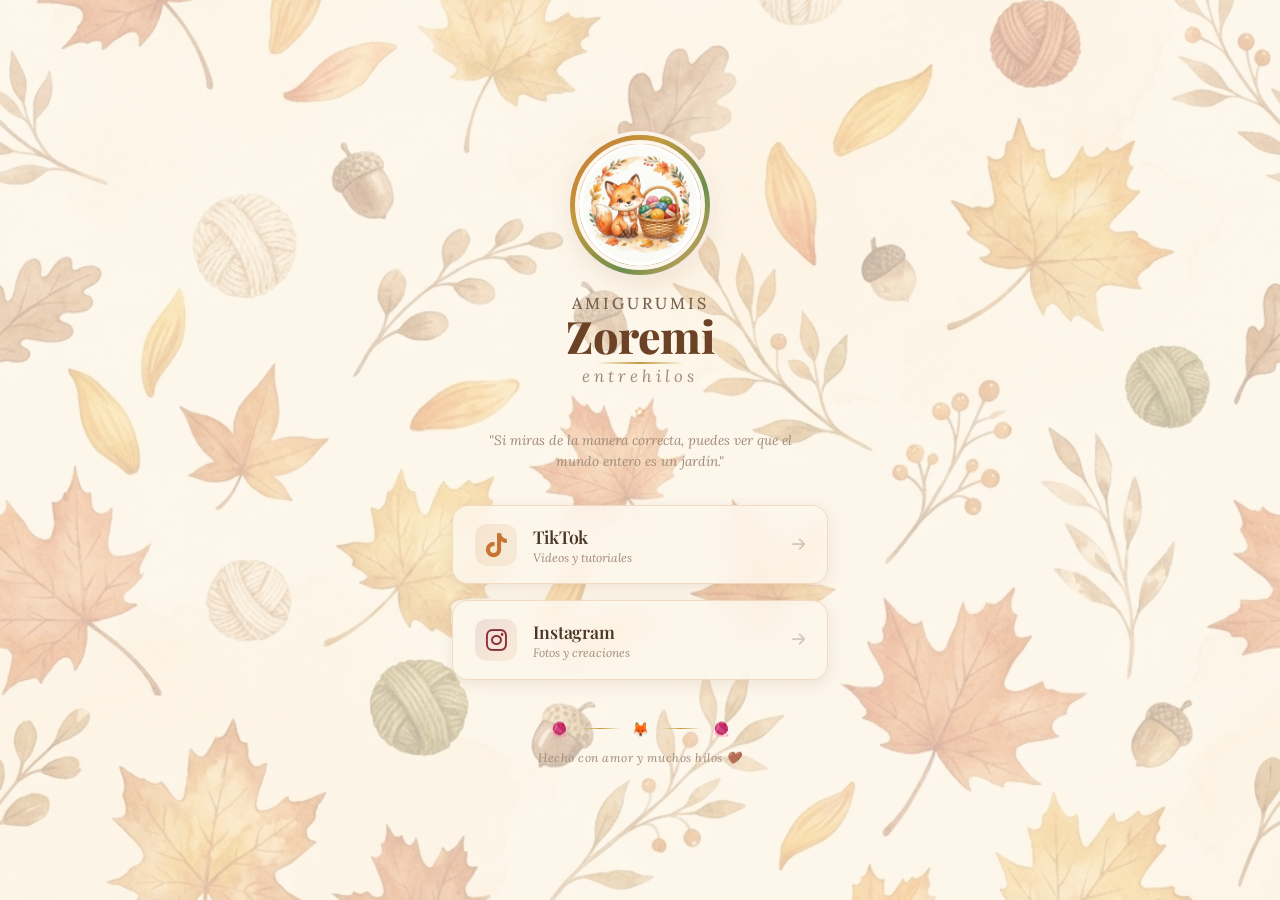
==== index.html @ 30dc7259 "feat: create Linktree-style landing page with custom CSS, animations, and social media links" ====
<!DOCTYPE html>
<html lang="es">
<head>
    <meta charset="UTF-8">
    <meta name="viewport" content="width=device-width, initial-scale=1.0">
    <title>Amigurumis Zoremi Entrehilos | Enlaces</title>
    <meta name="description" content="Amigurumis Zoremi Entrehilos - Encuentra todos nuestros enlaces: TikTok, Instagram y más. Amigurumis tejidos a mano con amor.">
    <link rel="stylesheet" href="style.css">
    <!-- Font Awesome para Iconos -->
    <link rel="stylesheet" href="https://cdnjs.cloudflare.com/ajax/libs/font-awesome/6.4.0/css/all.min.css">
    <!-- Google Fonts -->
    <link href="https://fonts.googleapis.com/css2?family=Playfair+Display:ital,wght@0,400;0,600;0,700;0,800;1,400&family=Lora:ital,wght@0,400;0,500;0,600;1,400&display=swap" rel="stylesheet">
</head>
<body>
    <div class="background-container"></div>

    <!-- Decorative floating elements -->
    <div class="floating-leaf leaf-1">🍂</div>
    <div class="floating-leaf leaf-2">🍁</div>
    <div class="floating-leaf leaf-3">🌻</div>
    <div class="floating-leaf leaf-4">🧶</div>
    <div class="floating-leaf leaf-5">🍂</div>
    <div class="floating-leaf leaf-6">🌰</div>
    <div class="floating-leaf leaf-7">🍁</div>
    <div class="floating-leaf leaf-8">🧶</div>

    <div class="container">
        <header class="profile">
            <div class="profile-img-container">
                <img src="avatar.png" alt="Zoremi - Zorrito mascota de Amigurumis Zoremi Entrehilos" class="profile-img">
            </div>
            <div class="brand-name">
                <span class="brand-top">Amigurumis</span>
                <span class="brand-main">Zoremi</span>
                <span class="brand-bottom">entrehilos</span>
            </div>
            <p class="profile-quote">"Si miras de la manera correcta, puedes ver que el mundo entero es un jardín."</p>
        </header>
        
        <main class="links-container">
            <a href="https://www.tiktok.com/@zoremi.entrehilos?_r=1&_t=ZS-96PhBmrw6PR" id="link-tiktok" class="link-card tiktok" target="_blank" rel="noopener">
                <div class="link-icon"><i class="fa-brands fa-tiktok"></i></div>
                <div class="link-content">
                    <span class="link-text">TikTok</span>
                    <span class="link-subtitle">Videos y tutoriales</span>
                </div>
                <div class="link-arrow"><i class="fa-solid fa-arrow-right"></i></div>
            </a>
            
            <a href="https://www.instagram.com/zoremi.entrehilos?igsh=YXpibGU0dWU2OHo=" id="link-instagram" class="link-card instagram" target="_blank" rel="noopener">
                <div class="link-icon"><i class="fa-brands fa-instagram"></i></div>
                <div class="link-content">
                    <span class="link-text">Instagram</span>
                    <span class="link-subtitle">Fotos y creaciones</span>
                </div>
                <div class="link-arrow"><i class="fa-solid fa-arrow-right"></i></div>
            </a>
        </main>

        <footer class="footer">
            <div class="footer-decoration">
                <span>🧶</span>
                <span class="footer-line"></span>
                <span>🦊</span>
                <span class="footer-line"></span>
                <span>🧶</span>
            </div>
            <p class="footer-text">Hecho con amor y muchos hilos 🤎</p>
        </footer>
    </div>
</body>
</html>
---- style.css ----
/* ===========================
   AMIGURUMIS ZOREMI ENTREHILOS
   Paleta Otoñal / Acuarela
   =========================== */

:root {
    --cream: #FDF6EC;
    --cream-light: #FFF9F0;
    --warm-brown: #8B5E3C;
    --warm-brown-dark: #6B4226;
    --pumpkin: #C87533;
    --gold: #C49A3C;
    --gold-light: #D4AA4C;
    --moss-green: #6B8E4E;
    --burgundy: #8B2D3A;
    --soft-orange: #E8A960;
    --text-dark: #4A3728;
    --text-medium: #7A6250;
    --text-light: #A08B78;
    --card-bg: rgba(253, 246, 236, 0.85);
    --card-border: rgba(200, 117, 51, 0.2);
    --card-hover-bg: rgba(253, 246, 236, 0.95);
    --card-shadow: rgba(139, 94, 60, 0.12);
    --card-shadow-hover: rgba(139, 94, 60, 0.25);
}

* {
    margin: 0;
    padding: 0;
    box-sizing: border-box;
}

body {
    background-color: var(--cream);
    color: var(--text-dark);
    min-height: 100vh;
    display: flex;
    justify-content: center;
    align-items: center;
    overflow-x: hidden;
    position: relative;
    font-family: 'Lora', Georgia, serif;
}

/* === Background === */
.background-container {
    position: fixed;
    top: 0;
    left: 0;
    width: 100%;
    height: 100%;
    z-index: -2;
    background-image: url('bg.png');
    background-size: cover;
    background-position: center;
    opacity: 0.35;
}

/* === Floating decorative leaves === */
.floating-leaf {
    position: fixed;
    font-size: 1.6rem;
    opacity: 0;
    z-index: -1;
    pointer-events: none;
    animation: floatDown linear infinite;
}

.leaf-1 { left: 5%;  animation-duration: 12s; animation-delay: 0s;   font-size: 1.4rem; }
.leaf-2 { left: 15%; animation-duration: 15s; animation-delay: 2s;   font-size: 1.8rem; }
.leaf-3 { left: 30%; animation-duration: 18s; animation-delay: 5s;   font-size: 1.3rem; }
.leaf-4 { left: 50%; animation-duration: 14s; animation-delay: 1s;   font-size: 1.6rem; }
.leaf-5 { left: 65%; animation-duration: 16s; animation-delay: 4s;   font-size: 1.2rem; }
.leaf-6 { left: 78%; animation-duration: 13s; animation-delay: 3s;   font-size: 1.5rem; }
.leaf-7 { left: 88%; animation-duration: 17s; animation-delay: 6s;   font-size: 1.7rem; }
.leaf-8 { left: 42%; animation-duration: 19s; animation-delay: 8s;   font-size: 1.1rem; }

@keyframes floatDown {
    0% {
        transform: translateY(-10vh) rotate(0deg) translateX(0);
        opacity: 0;
    }
    10% {
        opacity: 0.6;
    }
    90% {
        opacity: 0.6;
    }
    100% {
        transform: translateY(110vh) rotate(360deg) translateX(60px);
        opacity: 0;
    }
}

/* === Main Container === */
.container {
    width: 100%;
    max-width: 440px;
    padding: 2.5rem 2rem;
    display: flex;
    flex-direction: column;
    gap: 2rem;
    z-index: 1;
}

/* === Profile / Header === */
.profile {
    text-align: center;
    animation: fadeInDown 1s cubic-bezier(0.4, 0, 0.2, 1);
}

.profile-img-container {
    width: 140px;
    height: 140px;
    margin: 0 auto 1.2rem;
    border-radius: 50%;
    padding: 5px;
    background: linear-gradient(135deg, var(--pumpkin), var(--gold), var(--moss-green), var(--soft-orange));
    position: relative;
    box-shadow: 
        0 8px 25px var(--card-shadow),
        0 0 0 4px var(--cream);
    animation: gentlePulse 4s ease-in-out infinite;
}

.profile-img {
    width: 100%;
    height: 100%;
    object-fit: cover;
    border-radius: 50%;
    border: 4px solid var(--cream);
    background: var(--cream-light);
}

/* === Brand Name === */
.brand-name {
    display: flex;
    flex-direction: column;
    align-items: center;
    gap: 0;
    margin-bottom: 1rem;
    line-height: 1;
}

.brand-top {
    font-family: 'Lora', Georgia, serif;
    font-size: 1rem;
    font-weight: 500;
    color: var(--text-medium);
    letter-spacing: 3px;
    text-transform: uppercase;
}

.brand-main {
    font-family: 'Playfair Display', Georgia, serif;
    font-size: 2.8rem;
    font-weight: 800;
    color: var(--warm-brown-dark);
    line-height: 1.1;
    letter-spacing: -0.5px;
    position: relative;
}

.brand-main::after {
    content: '';
    display: block;
    width: 60%;
    height: 2px;
    background: linear-gradient(to right, transparent, var(--gold), transparent);
    margin: 2px auto 0;
}

.brand-bottom {
    font-family: 'Lora', Georgia, serif;
    font-size: 1.05rem;
    font-weight: 400;
    font-style: italic;
    color: var(--text-light);
    letter-spacing: 4px;
    margin-top: 4px;
}

/* === Quote === */
.profile-quote {
    font-family: 'Lora', Georgia, serif;
    font-style: italic;
    font-size: 0.85rem;
    color: var(--text-light);
    line-height: 1.6;
    margin-top: 0.8rem;
    padding: 0 1rem;
    position: relative;
}

.profile-quote::before {
    content: '✿';
    display: block;
    font-style: normal;
    color: var(--soft-orange);
    opacity: 0.5;
    margin-bottom: 6px;
    font-size: 0.9rem;
}

/* === Links === */
.links-container {
    display: flex;
    flex-direction: column;
    gap: 1rem;
    animation: fadeInUp 0.8s cubic-bezier(0.4, 0, 0.2, 1) 0.2s both;
}

.link-card {
    display: flex;
    align-items: center;
    padding: 1.1rem 1.4rem;
    background: var(--card-bg);
    border: 1px solid var(--card-border);
    border-radius: 16px;
    text-decoration: none;
    color: var(--text-dark);
    backdrop-filter: blur(12px);
    -webkit-backdrop-filter: blur(12px);
    transition: all 0.4s cubic-bezier(0.4, 0, 0.2, 1);
    position: relative;
    overflow: hidden;
    box-shadow: 0 4px 15px var(--card-shadow);
}

.link-card::before {
    content: '';
    position: absolute;
    top: 0;
    left: 0;
    width: 4px;
    height: 100%;
    border-radius: 16px 0 0 16px;
    transition: all 0.3s ease;
    opacity: 0;
}

.link-card::after {
    content: '';
    position: absolute;
    top: 0;
    left: 0;
    width: 100%;
    height: 100%;
    background: linear-gradient(90deg, transparent, rgba(255,255,255,0.15), transparent);
    transform: translateX(-100%);
    transition: 0.6s ease-in-out;
}

/* TikTok specific */
.tiktok::before {
    background: linear-gradient(to bottom, var(--pumpkin), var(--gold));
}

/* Instagram specific */
.instagram::before {
    background: linear-gradient(to bottom, var(--burgundy), var(--soft-orange));
}

.link-card:hover {
    transform: translateY(-4px);
    background: var(--card-hover-bg);
    border-color: rgba(200, 117, 51, 0.35);
    box-shadow: 0 12px 30px -5px var(--card-shadow-hover);
}

.link-card:hover::before {
    opacity: 1;
}

.link-card:hover::after {
    transform: translateX(100%);
}

.link-icon {
    font-size: 1.5rem;
    margin-right: 1rem;
    display: flex;
    align-items: center;
    justify-content: center;
    width: 42px;
    height: 42px;
    border-radius: 12px;
    transition: all 0.3s ease;
    flex-shrink: 0;
}

.tiktok .link-icon {
    background: linear-gradient(135deg, rgba(200, 117, 51, 0.12), rgba(196, 154, 60, 0.12));
    color: var(--pumpkin);
}

.instagram .link-icon {
    background: linear-gradient(135deg, rgba(139, 45, 58, 0.12), rgba(232, 169, 96, 0.12));
    color: var(--burgundy);
}

.tiktok:hover .link-icon {
    background: linear-gradient(135deg, rgba(200, 117, 51, 0.25), rgba(196, 154, 60, 0.25));
    transform: scale(1.08) rotate(-3deg);
}

.instagram:hover .link-icon {
    background: linear-gradient(135deg, rgba(139, 45, 58, 0.25), rgba(232, 169, 96, 0.25));
    transform: scale(1.08) rotate(3deg);
}

.link-content {
    display: flex;
    flex-direction: column;
    flex-grow: 1;
    gap: 2px;
}

.link-text {
    font-family: 'Playfair Display', Georgia, serif;
    font-size: 1.1rem;
    font-weight: 600;
    color: var(--text-dark);
    letter-spacing: -0.2px;
}

.link-subtitle {
    font-family: 'Lora', Georgia, serif;
    font-size: 0.75rem;
    color: var(--text-light);
    font-style: italic;
}

.link-arrow {
    font-size: 0.95rem;
    color: var(--text-light);
    opacity: 0.4;
    transform: translateX(0);
    transition: all 0.3s ease;
}

.link-card:hover .link-arrow {
    opacity: 1;
    transform: translateX(5px);
    color: var(--pumpkin);
}

/* === Footer === */
.footer {
    text-align: center;
    padding-top: 0.5rem;
    animation: fadeInUp 0.8s cubic-bezier(0.4, 0, 0.2, 1) 0.4s both;
}

.footer-decoration {
    display: flex;
    align-items: center;
    justify-content: center;
    gap: 12px;
    margin-bottom: 12px;
    font-size: 0.85rem;
}

.footer-line {
    display: block;
    width: 40px;
    height: 1px;
    background: linear-gradient(to right, transparent, var(--gold), transparent);
}

.footer-text {
    font-family: 'Lora', Georgia, serif;
    font-size: 0.75rem;
    color: var(--text-light);
    font-style: italic;
    letter-spacing: 0.5px;
}

/* === Animations === */
@keyframes fadeInDown {
    from { opacity: 0; transform: translateY(-30px); }
    to { opacity: 1; transform: translateY(0); }
}

@keyframes fadeInUp {
    from { opacity: 0; transform: translateY(30px); }
    to { opacity: 1; transform: translateY(0); }
}

@keyframes gentlePulse {
    0%, 100% { box-shadow: 0 8px 25px var(--card-shadow), 0 0 0 4px var(--cream); }
    50% { box-shadow: 0 8px 35px var(--card-shadow-hover), 0 0 0 6px rgba(253, 246, 236, 0.8); }
}

/* === Responsive === */
@media (max-width: 480px) {
    .container {
        padding: 2rem 1.5rem;
    }
    .profile-img-container {
        width: 120px;
        height: 120px;
    }
    .brand-main {
        font-size: 2.4rem;
    }
    .brand-top {
        font-size: 0.9rem;
    }
    .floating-leaf {
        font-size: 1.2rem;
    }
}

@media (min-width: 481px) and (max-width: 768px) {
    .container {
        max-width: 440px;
    }
}
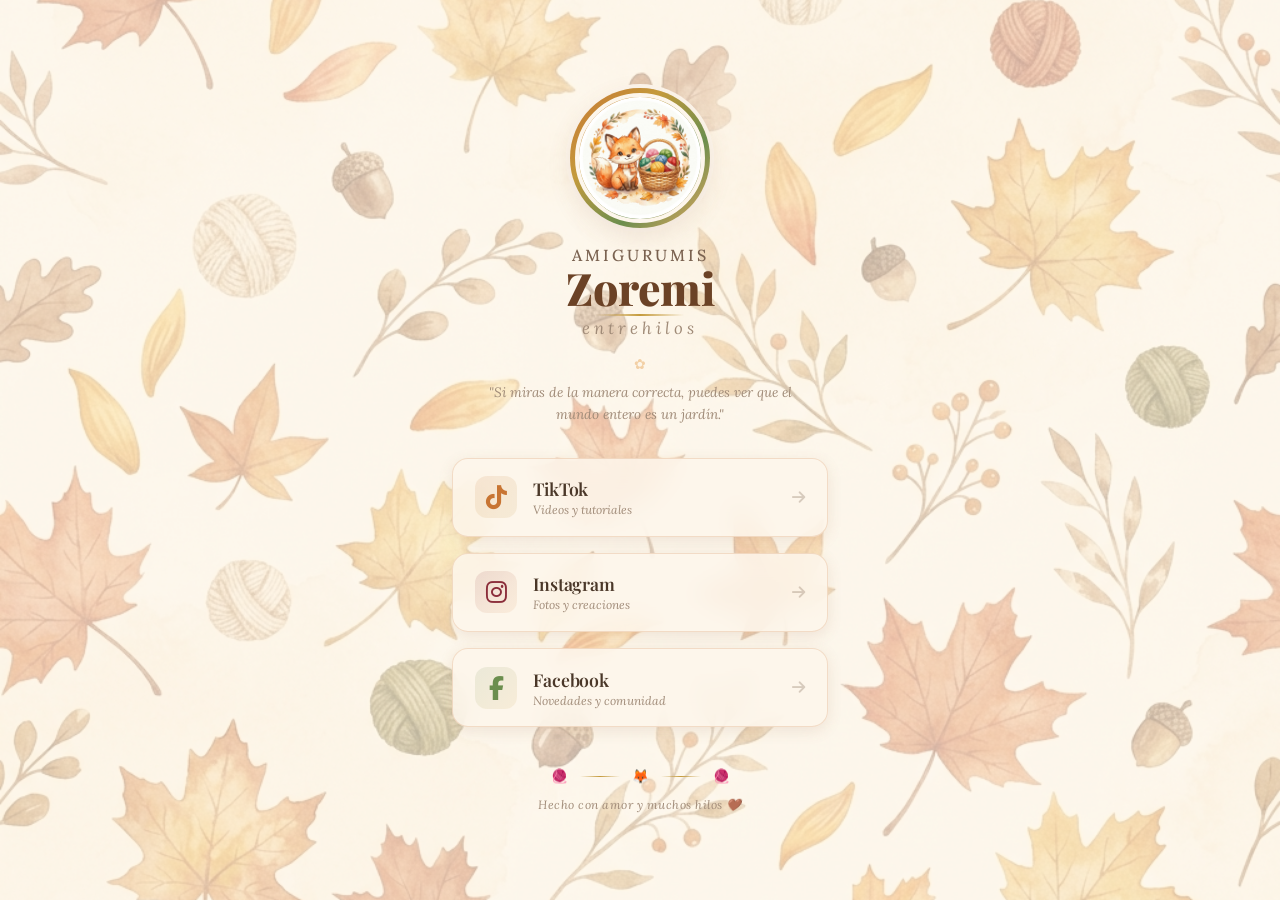
==== commit 082820d2: "feat: add Facebook social link card with custom styling" ====
--- a/index.html
+++ b/index.html
@@ -55,6 +55,15 @@
                 </div>
                 <div class="link-arrow"><i class="fa-solid fa-arrow-right"></i></div>
             </a>
+            
+            <a href="https://www.facebook.com/share/1bfcXsVEPP/" id="link-facebook" class="link-card facebook" target="_blank" rel="noopener">
+                <div class="link-icon"><i class="fa-brands fa-facebook-f"></i></div>
+                <div class="link-content">
+                    <span class="link-text">Facebook</span>
+                    <span class="link-subtitle">Novedades y comunidad</span>
+                </div>
+                <div class="link-arrow"><i class="fa-solid fa-arrow-right"></i></div>
+            </a>
         </main>
 
         <footer class="footer">
--- a/style.css
+++ b/style.css
@@ -261,6 +261,11 @@
     background: linear-gradient(to bottom, var(--burgundy), var(--soft-orange));
 }
 
+/* Facebook specific */
+.facebook::before {
+    background: linear-gradient(to bottom, var(--moss-green), var(--gold-light));
+}
+
 .link-card:hover {
     transform: translateY(-4px);
     background: var(--card-hover-bg);
@@ -299,6 +304,11 @@
     color: var(--burgundy);
 }
 
+.facebook .link-icon {
+    background: linear-gradient(135deg, rgba(107, 142, 78, 0.12), rgba(212, 170, 76, 0.12));
+    color: var(--moss-green);
+}
+
 .tiktok:hover .link-icon {
     background: linear-gradient(135deg, rgba(200, 117, 51, 0.25), rgba(196, 154, 60, 0.25));
     transform: scale(1.08) rotate(-3deg);
@@ -307,6 +317,11 @@
 .instagram:hover .link-icon {
     background: linear-gradient(135deg, rgba(139, 45, 58, 0.25), rgba(232, 169, 96, 0.25));
     transform: scale(1.08) rotate(3deg);
+}
+
+.facebook:hover .link-icon {
+    background: linear-gradient(135deg, rgba(107, 142, 78, 0.25), rgba(212, 170, 76, 0.25));
+    transform: scale(1.08) rotate(-3deg);
 }
 
 .link-content {
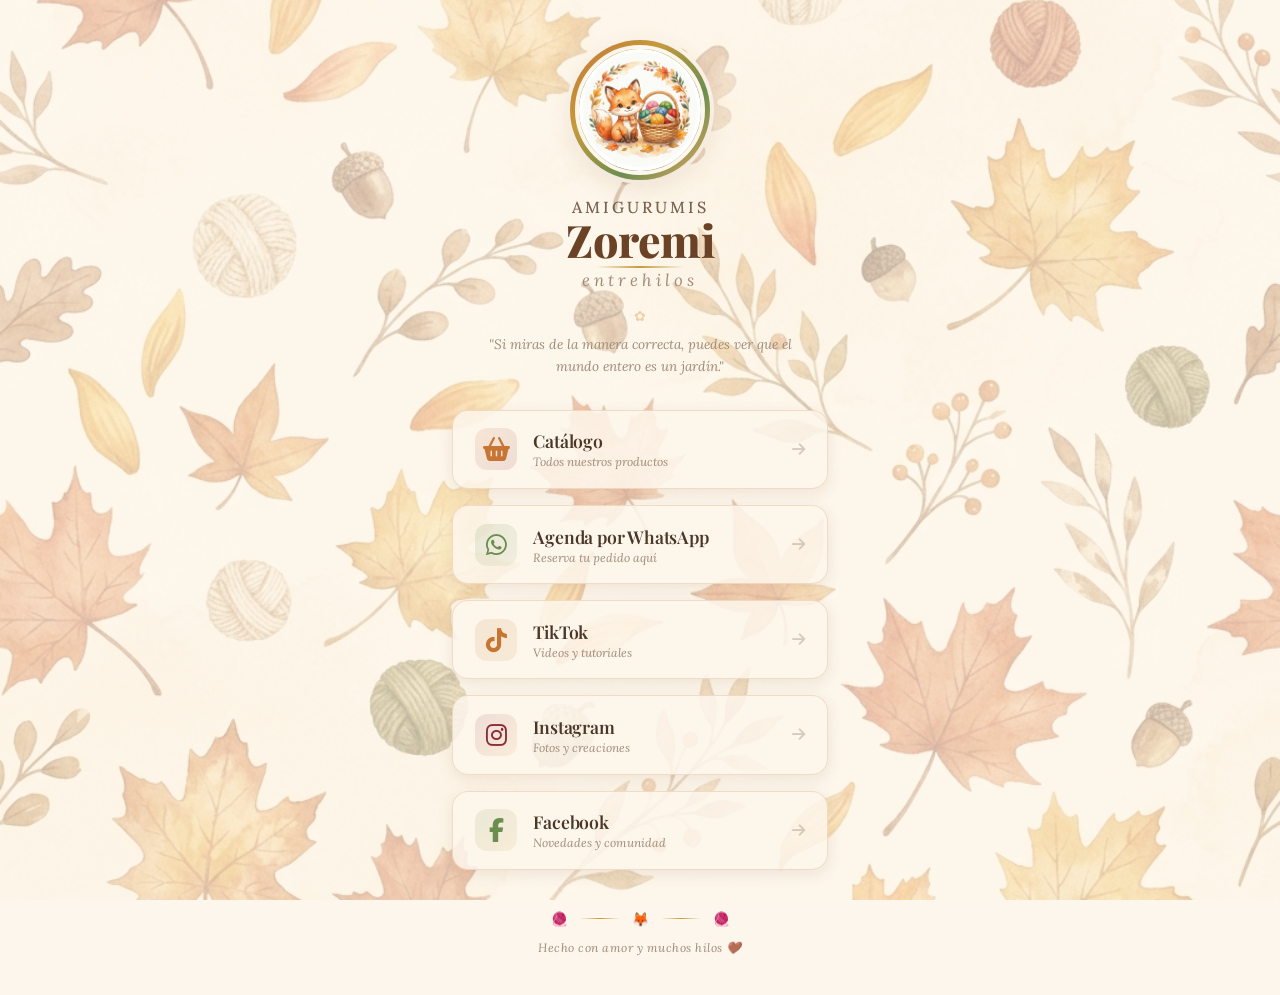
==== commit 06f268ba: "feat: add product catalog page and integrate WhatsApp ordering link to dashboard" ====
--- a/index.html
+++ b/index.html
@@ -38,6 +38,24 @@
         </header>
         
         <main class="links-container">
+            <a href="catalogo.html" id="link-catalogo" class="link-card catalogo">
+                <div class="link-icon"><i class="fa-solid fa-basket-shopping"></i></div>
+                <div class="link-content">
+                    <span class="link-text">Catálogo</span>
+                    <span class="link-subtitle">Todos nuestros productos</span>
+                </div>
+                <div class="link-arrow"><i class="fa-solid fa-arrow-right"></i></div>
+            </a>
+
+            <a href="https://wa.me/5681720658?text=Hola%20Zoremi%20Entrehilos%2C%20quiero%20agendar%20un%20pedido%20%F0%9F%A7%B6" id="link-whatsapp" class="link-card whatsapp" target="_blank" rel="noopener">
+                <div class="link-icon"><i class="fa-brands fa-whatsapp"></i></div>
+                <div class="link-content">
+                    <span class="link-text">Agenda por WhatsApp</span>
+                    <span class="link-subtitle">Reserva tu pedido aquí</span>
+                </div>
+                <div class="link-arrow"><i class="fa-solid fa-arrow-right"></i></div>
+            </a>
+
             <a href="https://www.tiktok.com/@zoremi.entrehilos?_r=1&_t=ZS-96PhBmrw6PR" id="link-tiktok" class="link-card tiktok" target="_blank" rel="noopener">
                 <div class="link-icon"><i class="fa-brands fa-tiktok"></i></div>
                 <div class="link-content">
--- a/style.css
+++ b/style.css
@@ -266,6 +266,16 @@
     background: linear-gradient(to bottom, var(--moss-green), var(--gold-light));
 }
 
+/* Catálogo specific */
+.catalogo::before {
+    background: linear-gradient(to bottom, var(--pumpkin), var(--burgundy));
+}
+
+/* WhatsApp specific */
+.whatsapp::before {
+    background: linear-gradient(to bottom, var(--moss-green), var(--gold));
+}
+
 .link-card:hover {
     transform: translateY(-4px);
     background: var(--card-hover-bg);
@@ -309,6 +319,16 @@
     color: var(--moss-green);
 }
 
+.catalogo .link-icon {
+    background: linear-gradient(135deg, rgba(200, 117, 51, 0.12), rgba(139, 45, 58, 0.12));
+    color: var(--pumpkin);
+}
+
+.whatsapp .link-icon {
+    background: linear-gradient(135deg, rgba(107, 142, 78, 0.15), rgba(107, 142, 78, 0.08));
+    color: var(--moss-green);
+}
+
 .tiktok:hover .link-icon {
     background: linear-gradient(135deg, rgba(200, 117, 51, 0.25), rgba(196, 154, 60, 0.25));
     transform: scale(1.08) rotate(-3deg);
@@ -322,6 +342,16 @@
 .facebook:hover .link-icon {
     background: linear-gradient(135deg, rgba(107, 142, 78, 0.25), rgba(212, 170, 76, 0.25));
     transform: scale(1.08) rotate(-3deg);
+}
+
+.catalogo:hover .link-icon {
+    background: linear-gradient(135deg, rgba(200, 117, 51, 0.25), rgba(139, 45, 58, 0.25));
+    transform: scale(1.08) rotate(-3deg);
+}
+
+.whatsapp:hover .link-icon {
+    background: linear-gradient(135deg, rgba(107, 142, 78, 0.28), rgba(107, 142, 78, 0.18));
+    transform: scale(1.08) rotate(3deg);
 }
 
 .link-content {
